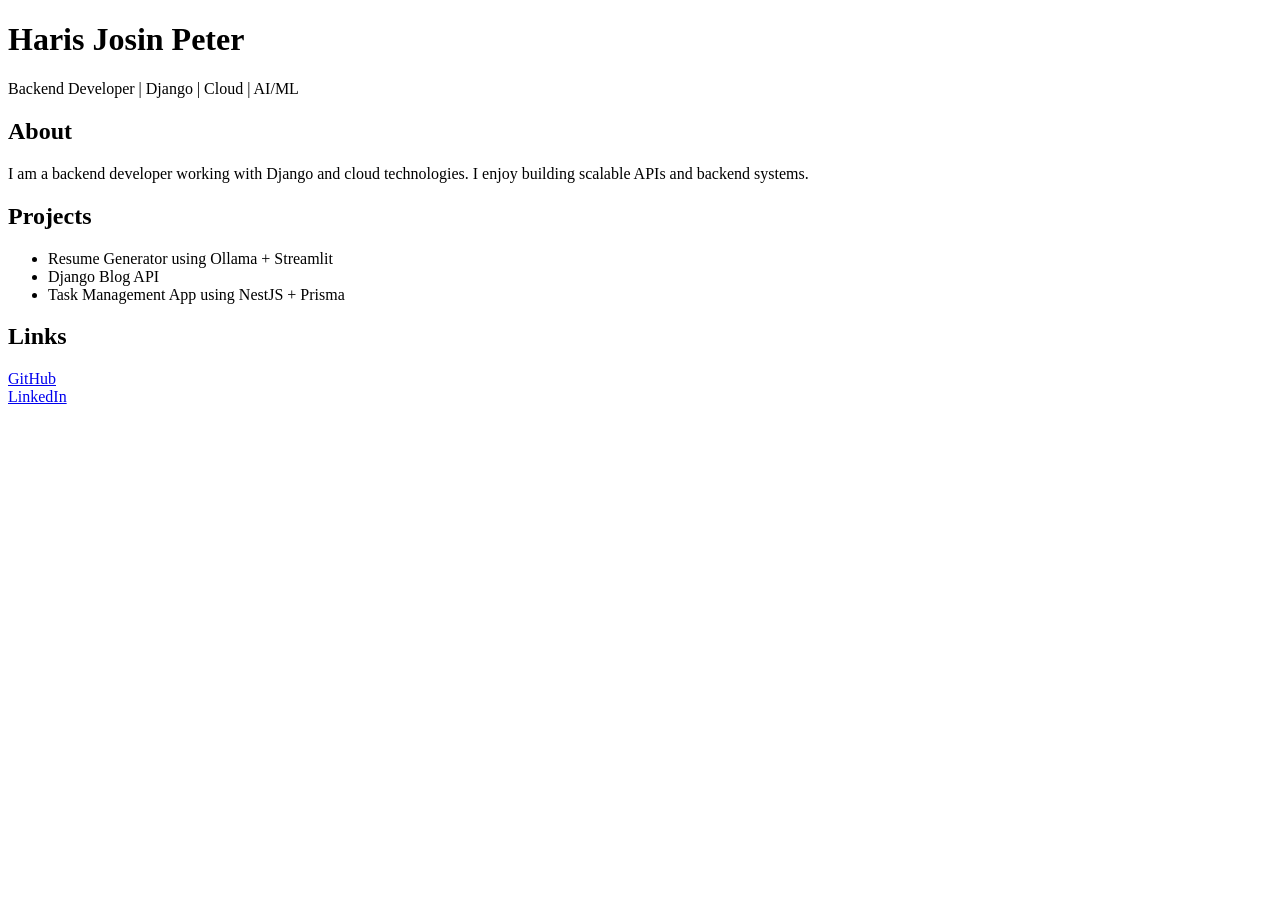
==== index.html @ 1bd9821a "feat: Add initial `index.html` for personal portfolio website." ====
<!DOCTYPE html>
<html>
<head>
  <title>Haris Josin Peter</title>
</head>

<body>
  <h1>Haris Josin Peter</h1>

  <p>Backend Developer | Django | Cloud | AI/ML</p>

  <h2>About</h2>
  <p>
    I am a backend developer working with Django and cloud technologies.
    I enjoy building scalable APIs and backend systems.
  </p>

  <h2>Projects</h2>

  <ul>
    <li>Resume Generator using Ollama + Streamlit</li>
    <li>Django Blog API</li>
    <li>Task Management App using NestJS + Prisma</li>
  </ul>

  <h2>Links</h2>

  <a href="https://github.com/yourusername">GitHub</a><br>
  <a href="https://linkedin.com/in/yourprofile">LinkedIn</a>
</body>
</html>
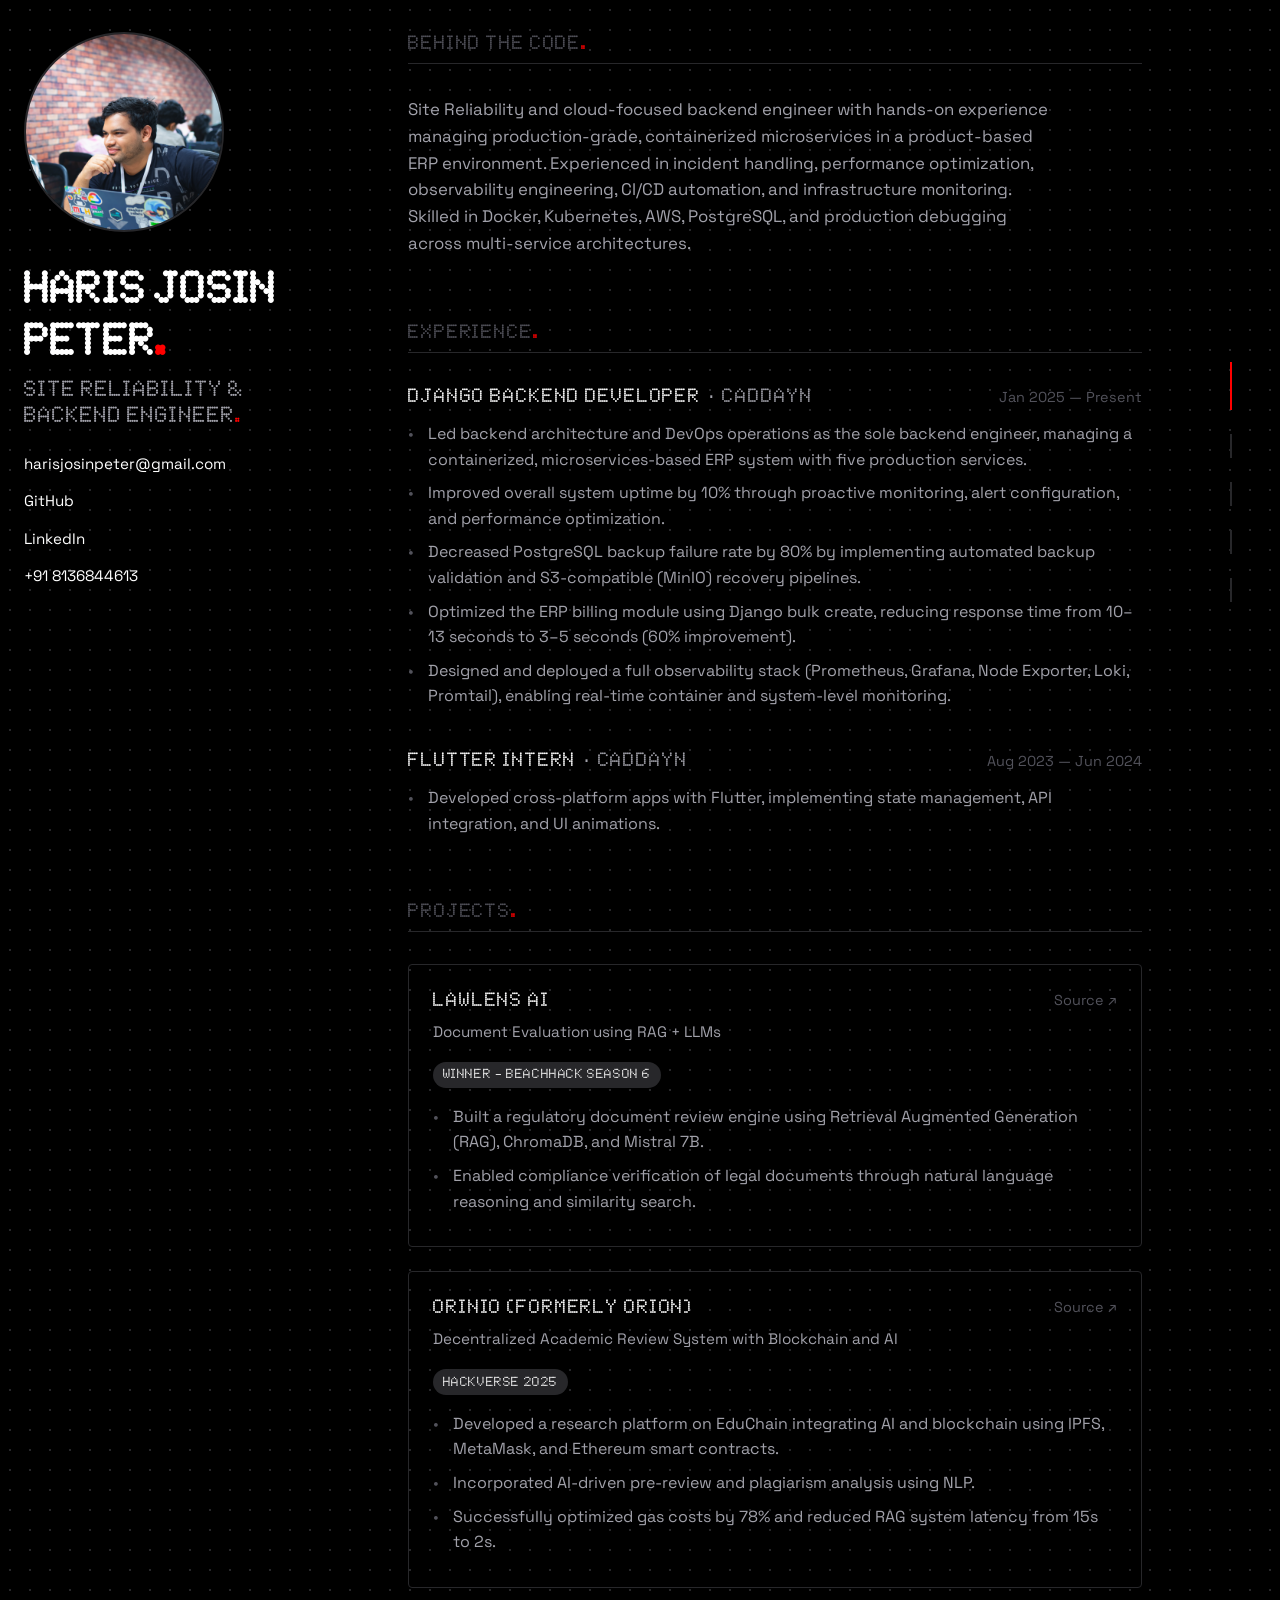
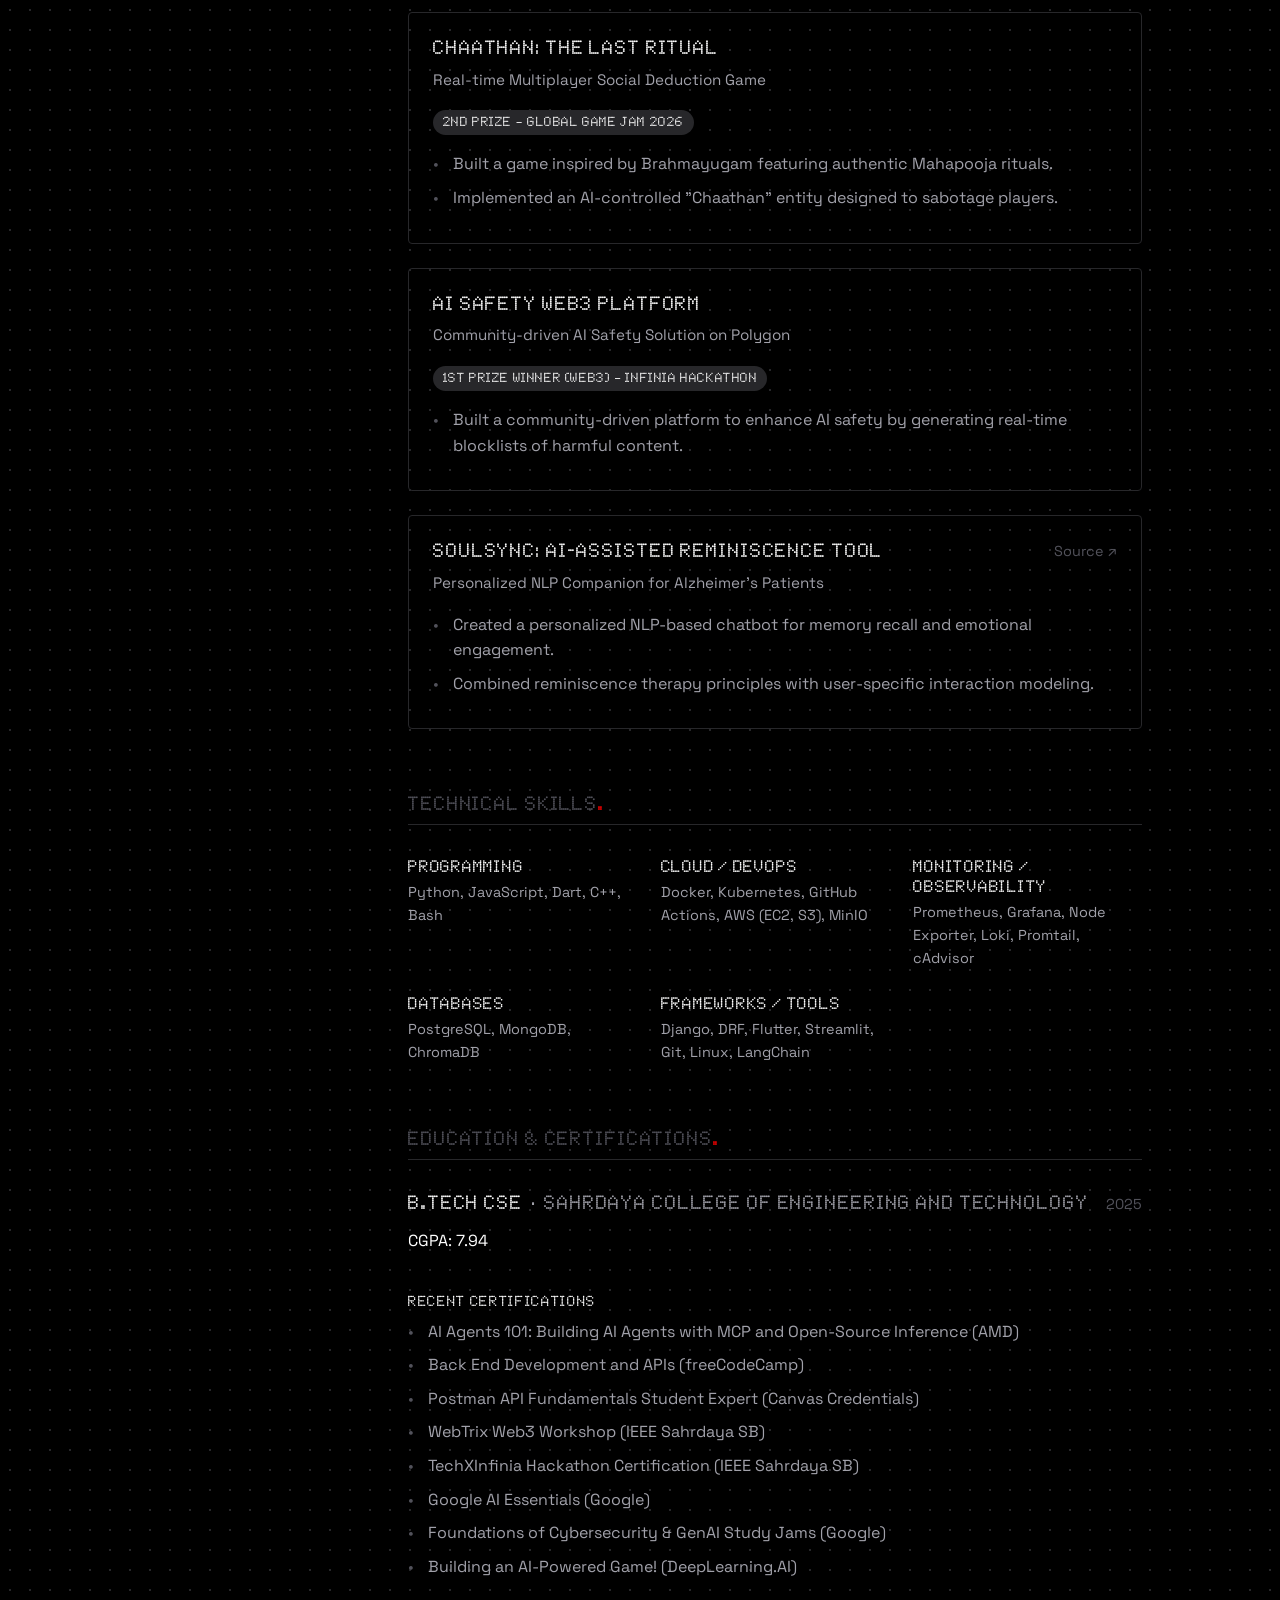
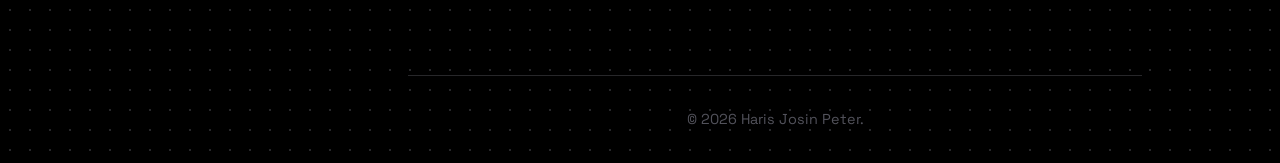
==== commit a3553f97: "feat: overhaul portfolio layout to 2-column with scrollspy" ====
--- a/index.html
+++ b/index.html
@@ -1,31 +1,267 @@
 <!DOCTYPE html>
-<html>
+<html lang="en">
+
 <head>
-  <title>Haris Josin Peter</title>
+  <meta charset="UTF-8">
+  <meta name="viewport" content="width=device-width, initial-scale=1.0">
+  <title>Haris Josin Peter - Site Reliability & Backend Engineer</title>
+  <meta name="description"
+    content="Portfolio of Haris Josin Peter, Site Reliability and cloud-focused backend engineer.">
+  <!-- Google Fonts: Space Grotesk -->
+  <link rel="preconnect" href="https://fonts.googleapis.com">
+  <link rel="preconnect" href="https://fonts.gstatic.com" crossorigin>
+  <link href="https://fonts.googleapis.com/css2?family=Space+Grotesk:wght@300;400;500;600;700&display=swap"
+    rel="stylesheet">
+  <link rel="stylesheet" href="styles.css">
 </head>
 
 <body>
-  <h1>Haris Josin Peter</h1>
-
-  <p>Backend Developer | Django | Cloud | AI/ML</p>
-
-  <h2>About</h2>
-  <p>
-    I am a backend developer working with Django and cloud technologies.
-    I enjoy building scalable APIs and backend systems.
-  </p>
-
-  <h2>Projects</h2>
-
-  <ul>
-    <li>Resume Generator using Ollama + Streamlit</li>
-    <li>Django Blog API</li>
-    <li>Task Management App using NestJS + Prisma</li>
-  </ul>
-
-  <h2>Links</h2>
-
-  <a href="https://github.com/yourusername">GitHub</a><br>
-  <a href="https://linkedin.com/in/yourprofile">LinkedIn</a>
+  <div class="layout">
+    <!-- Master Pane (Sidebar) -->
+    <aside class="master">
+      <header class="hero">
+        <img src="profile.png" alt="Haris Josin Peter" class="profile-img">
+        <h1 class="name">Haris Josin Peter</h1>
+        <h2 class="role">Site Reliability & Backend Engineer</h2>
+        <div class="contact-links">
+          <a href="mailto:harisjosinpeter@gmail.com" class="contact-link">harisjosinpeter@gmail.com</a>
+          <a href="https://github.com/haris-peter" target="_blank" rel="noopener noreferrer"
+            class="contact-link">GitHub</a>
+          <a href="https://www.linkedin.com/in/haris-peter-021748234/" target="_blank" rel="noopener noreferrer"
+            class="contact-link">LinkedIn</a>
+          <span class="contact-link">+91 8136844613</span>
+        </div>
+      </header>
+    </aside>
+
+    <!-- Details Pane (Main Content) -->
+    <main class="details">
+
+      <!-- About / Objective Section -->
+      <section id="about" class="section">
+        <h3 class="section-title">Behind the Code</h3>
+        <p class="objective">
+          Site Reliability and cloud-focused backend engineer with hands-on experience managing production-grade,
+          containerized microservices in a product-based ERP environment. Experienced in incident handling, performance
+          optimization, observability engineering, CI/CD automation, and infrastructure monitoring. Skilled in Docker,
+          Kubernetes, AWS, PostgreSQL, and production debugging across multi-service architectures.
+        </p>
+      </section>
+
+      <!-- Experience Section -->
+      <section id="experience" class="section">
+        <h3 class="section-title">Experience</h3>
+
+        <div class="item">
+          <div class="item-header">
+            <h4 class="item-title">Django Backend Developer <span class="accent">· Caddayn</span></h4>
+            <span class="item-date">Jan 2025 — Present</span>
+          </div>
+          <ul class="item-list">
+            <li>Led backend architecture and DevOps operations as the sole backend engineer, managing a containerized,
+              microservices-based ERP system with five production services.</li>
+            <li>Improved overall system uptime by 10% through proactive monitoring, alert configuration, and performance
+              optimization.</li>
+            <li>Decreased PostgreSQL backup failure rate by 80% by implementing automated backup validation and
+              S3-compatible (MinIO) recovery pipelines.</li>
+            <li>Optimized the ERP billing module using Django bulk create, reducing response time from 10–13 seconds to
+              3–5 seconds (60% improvement).</li>
+            <li>Designed and deployed a full observability stack (Prometheus, Grafana, Node Exporter, Loki, Promtail),
+              enabling real-time container and system-level monitoring.</li>
+          </ul>
+        </div>
+
+        <div class="item">
+          <div class="item-header">
+            <h4 class="item-title">Flutter Intern <span class="accent">· Caddayn</span></h4>
+            <span class="item-date">Aug 2023 — Jun 2024</span>
+          </div>
+          <ul class="item-list">
+            <li>Developed cross-platform apps with Flutter, implementing state management, API integration, and UI
+              animations.</li>
+          </ul>
+        </div>
+      </section>
+
+      <!-- Projects Section -->
+      <section id="projects" class="section">
+        <h3 class="section-title">Projects</h3>
+
+        <div class="project-card">
+          <div class="project-header">
+            <h4 class="project-title">LawLens AI</h4>
+            <a href="https://github.com/Joeljaison391/LawLens-AI" target="_blank" rel="noopener noreferrer"
+              class="project-link">Source ↗</a>
+          </div>
+          <p class="project-desc">Document Evaluation using RAG + LLMs</p>
+          <div class="project-badges">
+            <span class="badge">Winner – BeachHack Season 6</span>
+          </div>
+          <ul class="item-list">
+            <li>Built a regulatory document review engine using Retrieval Augmented Generation (RAG), ChromaDB, and
+              Mistral 7B.</li>
+            <li>Enabled compliance verification of legal documents through natural language reasoning and similarity
+              search.</li>
+          </ul>
+        </div>
+
+        <div class="project-card">
+          <div class="project-header">
+            <h4 class="project-title">Orinio (formerly Orion)</h4>
+            <a href="http://github.com/parthavpovil/orion-web" target="_blank" rel="noopener noreferrer"
+              class="project-link">Source ↗</a>
+          </div>
+          <p class="project-desc">Decentralized Academic Review System with Blockchain and AI</p>
+          <div class="project-badges">
+            <span class="badge">HackVerse 2025</span>
+          </div>
+          <ul class="item-list">
+            <li>Developed a research platform on EduChain integrating AI and blockchain using IPFS, MetaMask, and
+              Ethereum smart contracts.</li>
+            <li>Incorporated AI-driven pre-review and plagiarism analysis using NLP.</li>
+            <li>Successfully optimized gas costs by 78% and reduced RAG system latency from 15s to 2s.</li>
+          </ul>
+        </div>
+
+        <div class="project-card">
+          <div class="project-header">
+            <h4 class="project-title">Chaathan: The Last Ritual</h4>
+          </div>
+          <p class="project-desc">Real-time Multiplayer Social Deduction Game</p>
+          <div class="project-badges">
+            <span class="badge">2nd Prize – Global Game Jam 2026</span>
+          </div>
+          <ul class="item-list">
+            <li>Built a game inspired by Brahmayugam featuring authentic Mahapooja rituals.</li>
+            <li>Implemented an AI-controlled "Chaathan" entity designed to sabotage players.</li>
+          </ul>
+        </div>
+
+        <div class="project-card">
+          <div class="project-header">
+            <h4 class="project-title">AI Safety Web3 Platform</h4>
+          </div>
+          <p class="project-desc">Community-driven AI Safety Solution on Polygon</p>
+          <div class="project-badges">
+            <span class="badge">1st Prize Winner (Web3) – Infinia Hackathon</span>
+          </div>
+          <ul class="item-list">
+            <li>Built a community-driven platform to enhance AI safety by generating real-time blocklists of harmful
+              content.</li>
+          </ul>
+        </div>
+
+        <div class="project-card">
+          <div class="project-header">
+            <h4 class="project-title">SoulSync: AI-Assisted Reminiscence Tool</h4>
+            <a href="https://github.com/JoelJaison394/SoulSync" target="_blank" rel="noopener noreferrer"
+              class="project-link">Source ↗</a>
+          </div>
+          <p class="project-desc">Personalized NLP Companion for Alzheimer’s Patients</p>
+          <ul class="item-list">
+            <li>Created a personalized NLP-based chatbot for memory recall and emotional engagement.</li>
+            <li>Combined reminiscence therapy principles with user-specific interaction modeling.</li>
+          </ul>
+        </div>
+      </section>
+
+      <!-- Technical Skills Section -->
+      <section id="skills" class="section">
+        <h3 class="section-title">Technical Skills</h3>
+        <div class="skills-grid">
+          <div class="skill-group">
+            <h5 class="skill-category">Programming</h5>
+            <p class="skill-items">Python, JavaScript, Dart, C++, Bash</p>
+          </div>
+          <div class="skill-group">
+            <h5 class="skill-category">Cloud / DevOps</h5>
+            <p class="skill-items">Docker, Kubernetes, GitHub Actions, AWS (EC2, S3), MinIO</p>
+          </div>
+          <div class="skill-group">
+            <h5 class="skill-category">Monitoring / Observability</h5>
+            <p class="skill-items">Prometheus, Grafana, Node Exporter, Loki, Promtail, cAdvisor</p>
+          </div>
+          <div class="skill-group">
+            <h5 class="skill-category">Databases</h5>
+            <p class="skill-items">PostgreSQL, MongoDB, ChromaDB</p>
+          </div>
+          <div class="skill-group">
+            <h5 class="skill-category">Frameworks / Tools</h5>
+            <p class="skill-items">Django, DRF, Flutter, Streamlit, Git, Linux, LangChain</p>
+          </div>
+        </div>
+      </section>
+
+      <!-- Education & Certifications Section -->
+      <section id="education" class="section">
+        <h3 class="section-title">Education & Certifications</h3>
+
+        <div class="item">
+          <div class="item-header">
+            <h4 class="item-title">B.Tech CSE <span class="accent">· Sahrdaya College of Engineering and
+                Technology</span>
+            </h4>
+            <span class="item-date">2025</span>
+          </div>
+          <p class="item-desc">CGPA: 7.94</p>
+        </div>
+
+        <div class="certifications">
+          <h5 class="sub-title" style="margin-top: 1rem; margin-bottom: 0.5rem; font-weight: 500;">Recent Certifications
+          </h5>
+          <ul class="item-list">
+            <li>AI Agents 101: Building AI Agents with MCP and Open-Source Inference (AMD)</li>
+            <li>Back End Development and APIs (freeCodeCamp)</li>
+            <li>Postman API Fundamentals Student Expert (Canvas Credentials)</li>
+            <li>WebTrix Web3 Workshop (IEEE Sahrdaya SB)</li>
+            <li>TechXInfinia Hackathon Certification (IEEE Sahrdaya SB)</li>
+            <li>Google AI Essentials (Google)</li>
+            <li>Foundations of Cybersecurity & GenAI Study Jams (Google)</li>
+            <li>Building an AI-Powered Game! (DeepLearning.AI)</li>
+          </ul>
+        </div>
+      </section>
+
+      <!-- Footer -->
+      <footer class="footer">
+        <p>© 2026 Haris Josin Peter.</p>
+      </footer>
+    </main>
+
+    <!-- Right Sidebar (Navigation Dots/Lines) -->
+    <aside class="toc">
+      <nav class="nav-menu right-nav">
+        <a href="#about" class="nav-link" title="About"><span class="sr-only">About</span></a>
+        <a href="#experience" class="nav-link" title="Experience"><span class="sr-only">Experience</span></a>
+        <a href="#projects" class="nav-link" title="Projects"><span class="sr-only">Projects</span></a>
+        <a href="#skills" class="nav-link" title="Skills"><span class="sr-only">Skills</span></a>
+        <a href="#education" class="nav-link" title="Education"><span class="sr-only">Education</span></a>
+      </nav>
+    </aside>
+  </div>
+
+  <script>
+    document.addEventListener('DOMContentLoaded', () => {
+      const observer = new IntersectionObserver((entries) => {
+        entries.forEach(entry => {
+          if (entry.isIntersecting) {
+            document.querySelectorAll('.right-nav .nav-link').forEach(link => {
+              link.classList.remove('active');
+              if (link.getAttribute('href').substring(1) === entry.target.id) {
+                link.classList.add('active');
+              }
+            });
+          }
+        });
+      }, {
+        rootMargin: '-20% 0px -70% 0px' // Trigger slightly above center
+      });
+
+      document.querySelectorAll('section[id]').forEach(section => {
+        observer.observe(section);
+      });
+    });
+  </script>
 </body>
+
 </html>
--- a/styles.css
+++ b/styles.css
@@ -0,0 +1,437 @@
+/* --- CSS Reset & Variables --- */
+@font-face {
+    font-family: 'NothingFont';
+    src: url('nothing-font-5x7.otf') format('opentype');
+    font-weight: normal;
+    font-style: normal;
+}
+
+:root {
+    /* Nothing Brand Dark Palette */
+    --bg-color: #000000;
+    --text-primary: #ffffff;
+    --text-muted: #a1a1aa;
+    --text-lighter: #52525b;
+    --accent: #ff0000;
+    --accent-hover: #ff4d4d;
+    --border-color: #27272a;
+    --card-bg: #0a0a0a;
+
+    /* Typography */
+    --font-heading: 'NothingFont', monospace;
+    --font-body: 'Space Grotesk', -apple-system, sans-serif;
+    --base-size: 16px;
+    --line-height: 1.6;
+}
+
+* {
+    margin: 0;
+    padding: 0;
+    box-sizing: border-box;
+}
+
+body {
+    background-color: var(--bg-color);
+    color: var(--text-primary);
+    font-family: var(--font-body);
+    font-size: var(--base-size);
+    line-height: var(--line-height);
+    /* Dotted background pattern */
+    background-image: radial-gradient(#27272a 1px, transparent 1px);
+    background-size: 20px 20px;
+    -webkit-font-smoothing: antialiased;
+    -moz-osx-font-smoothing: grayscale;
+}
+
+/* --- Typography --- */
+h1,
+h2,
+h3,
+h4,
+h5 {
+    font-family: var(--font-heading);
+    font-weight: 400;
+    color: var(--text-primary);
+    line-height: 1.3;
+    letter-spacing: 0.05em;
+    text-transform: uppercase;
+}
+
+h1::after,
+h2::after,
+.section-title::after {
+    content: '.';
+    color: var(--accent);
+}
+
+a {
+    color: inherit;
+    text-decoration: none;
+    transition: color 0.2s ease, transform 0.2s ease;
+}
+
+a:hover {
+    color: var(--accent);
+}
+
+.accent {
+    color: var(--text-muted);
+    font-weight: 400;
+}
+
+/* --- Layout --- */
+.layout {
+    display: flex;
+    max-width: 1300px;
+    margin: 0 auto;
+    padding: 2rem 1.5rem;
+    gap: 4rem;
+}
+
+.master {
+    flex: 0 0 320px;
+    position: sticky;
+    top: 2rem;
+    height: calc(100vh - 4rem);
+    display: flex;
+    flex-direction: column;
+}
+
+.details {
+    flex: 1;
+    max-width: 900px;
+}
+
+.toc {
+    flex: 0 0 50px;
+    position: sticky;
+    top: 0;
+    height: 100vh;
+    display: flex;
+    flex-direction: column;
+    justify-content: center;
+    align-items: center;
+}
+
+.section {
+    margin-bottom: 4rem;
+    animation: fadeIn 0.6s ease-out forwards;
+    opacity: 0;
+}
+
+/* Staggered animation delays for sections */
+.section:nth-child(1) {
+    animation-delay: 0.1s;
+}
+
+.section:nth-child(2) {
+    animation-delay: 0.2s;
+}
+
+.section:nth-child(3) {
+    animation-delay: 0.3s;
+}
+
+.section:nth-child(4) {
+    animation-delay: 0.4s;
+}
+
+.section:nth-child(5) {
+    animation-delay: 0.5s;
+}
+
+.hero {
+    margin-bottom: 5rem;
+    display: flex;
+    flex-direction: column;
+    align-items: flex-start;
+}
+
+.profile-img {
+    width: 200px;
+    height: 200px;
+    border-radius: 50%;
+    object-fit: cover;
+    margin-bottom: 2rem;
+    border: 2px solid var(--border-color);
+}
+
+.name {
+    font-size: 2.5rem;
+    letter-spacing: -0.02em;
+    margin-bottom: 0.5rem;
+    font-weight: 700;
+}
+
+.role {
+    font-size: 1.25rem;
+    color: var(--text-muted);
+    font-weight: 400;
+    margin-bottom: 1.5rem;
+}
+
+.objective {
+    color: var(--text-muted);
+    font-size: 1.05rem;
+    max-width: 650px;
+    margin-bottom: 2rem;
+}
+
+.nav-menu {
+    display: flex;
+    flex-direction: column;
+    gap: 1rem;
+    margin-bottom: 2rem;
+}
+
+.right-nav {
+    display: flex;
+    flex-direction: column;
+    gap: 1.5rem;
+    margin: 0;
+}
+
+.right-nav .nav-link {
+    width: 2px;
+    height: 24px;
+    background-color: var(--border-color);
+    transition: height 0.3s ease, background-color 0.3s ease;
+    display: block;
+    color: transparent;
+    overflow: hidden;
+}
+
+.right-nav .nav-link:hover,
+.right-nav .nav-link.active {
+    height: 48px;
+    background-color: var(--accent);
+}
+
+.right-nav .nav-link::before {
+    display: none;
+}
+
+.sr-only {
+    position: absolute;
+    width: 1px;
+    height: 1px;
+    padding: 0;
+    margin: -1px;
+    overflow: hidden;
+    clip: rect(0, 0, 0, 0);
+    border: 0;
+}
+
+.contact-links {
+    display: flex;
+    flex-direction: column;
+    align-items: flex-start;
+    gap: 0.75rem;
+    font-size: 0.95rem;
+    color: var(--text-muted);
+}
+
+.contact-link {
+    color: var(--text-primary);
+    border-bottom: 1px solid transparent;
+}
+
+.contact-link:hover {
+    color: var(--accent);
+    border-bottom: 1px solid var(--accent);
+}
+
+/* --- Common Section Styles --- */
+.section-title {
+    font-size: 1.1rem;
+    text-transform: uppercase;
+    letter-spacing: 0.05em;
+    color: var(--text-lighter);
+    margin-bottom: 2rem;
+    border-bottom: 1px solid var(--border-color);
+    padding-bottom: 0.5rem;
+}
+
+.item {
+    margin-bottom: 2.5rem;
+}
+
+.item:last-child {
+    margin-bottom: 0;
+}
+
+.item-header {
+    display: flex;
+    justify-content: space-between;
+    align-items: baseline;
+    margin-bottom: 0.75rem;
+}
+
+.item-title {
+    font-size: 1.1rem;
+}
+
+.item-date {
+    font-size: 0.9rem;
+    color: var(--text-lighter);
+    white-space: nowrap;
+    margin-left: 1rem;
+}
+
+.item-list {
+    list-style: none;
+    color: var(--text-muted);
+}
+
+.item-list li {
+    position: relative;
+    padding-left: 1.25rem;
+    margin-bottom: 0.5rem;
+}
+
+.item-list li::before {
+    content: "•";
+    position: absolute;
+    left: 0;
+    color: var(--text-lighter);
+}
+
+/* --- Projects Section --- */
+.project-card {
+    background: transparent;
+    border: 1px solid var(--border-color);
+    border-radius: 4px;
+    padding: 1.5rem;
+    margin-bottom: 1.5rem;
+    transition: transform 0.2s ease, border-color 0.2s ease, box-shadow 0.2s ease;
+}
+
+.project-card:hover {
+    transform: translateY(-2px);
+    box-shadow: 0 4px 20px rgba(255, 0, 0, 0.1);
+    border-color: var(--accent);
+}
+
+.project-header {
+    display: flex;
+    justify-content: space-between;
+    align-items: center;
+    margin-bottom: 0.5rem;
+}
+
+.project-title {
+    font-size: 1.1rem;
+}
+
+.project-desc {
+    font-size: 0.95rem;
+    color: var(--text-muted);
+    margin-bottom: 1rem;
+}
+
+.project-badges {
+    margin-bottom: 1rem;
+}
+
+.badge {
+    display: inline-block;
+    background: var(--border-color);
+    color: var(--text-primary);
+    font-size: 0.75rem;
+    padding: 0.2rem 0.6rem;
+    border-radius: 9999px;
+    font-weight: 500;
+    font-family: var(--font-heading);
+    text-transform: uppercase;
+    letter-spacing: 0.05em;
+}
+
+.project-link {
+    font-size: 0.9rem;
+    color: var(--text-lighter);
+}
+
+.project-link:hover {
+    color: var(--accent);
+}
+
+/* --- Skills Section --- */
+.skills-grid {
+    display: grid;
+    grid-template-columns: repeat(auto-fit, minmax(200px, 1fr));
+    gap: 1.5rem;
+}
+
+.skill-category {
+    font-size: 0.95rem;
+    color: var(--text-primary);
+    margin-bottom: 0.25rem;
+}
+
+.skill-items {
+    font-size: 0.9rem;
+    color: var(--text-muted);
+}
+
+/* --- Footer --- */
+.footer {
+    margin-top: 6rem;
+    padding-top: 2rem;
+    border-top: 1px solid var(--border-color);
+    text-align: center;
+    color: var(--text-lighter);
+    font-size: 0.9rem;
+}
+
+/* --- Animations --- */
+@keyframes fadeIn {
+    from {
+        opacity: 0;
+        transform: translateY(15px);
+    }
+
+    to {
+        opacity: 1;
+        transform: translateY(0);
+    }
+}
+
+/* --- Media Queries --- */
+@media (max-width: 860px) {
+    .layout {
+        flex-direction: column;
+        gap: 2rem;
+    }
+
+    .master {
+        position: relative;
+        top: 0;
+        height: auto;
+    }
+
+    .toc {
+        display: none;
+    }
+
+    .nav-menu {
+        display: none;
+        /* Hide internal nav on smaller screens to save space */
+    }
+
+    .item-header {
+        flex-direction: column;
+    }
+
+    .item-date {
+        margin-left: 0;
+        margin-top: 0.25rem;
+    }
+
+    .name {
+        font-size: 2rem;
+    }
+
+    .hero {
+        margin-bottom: 3.5rem;
+    }
+}
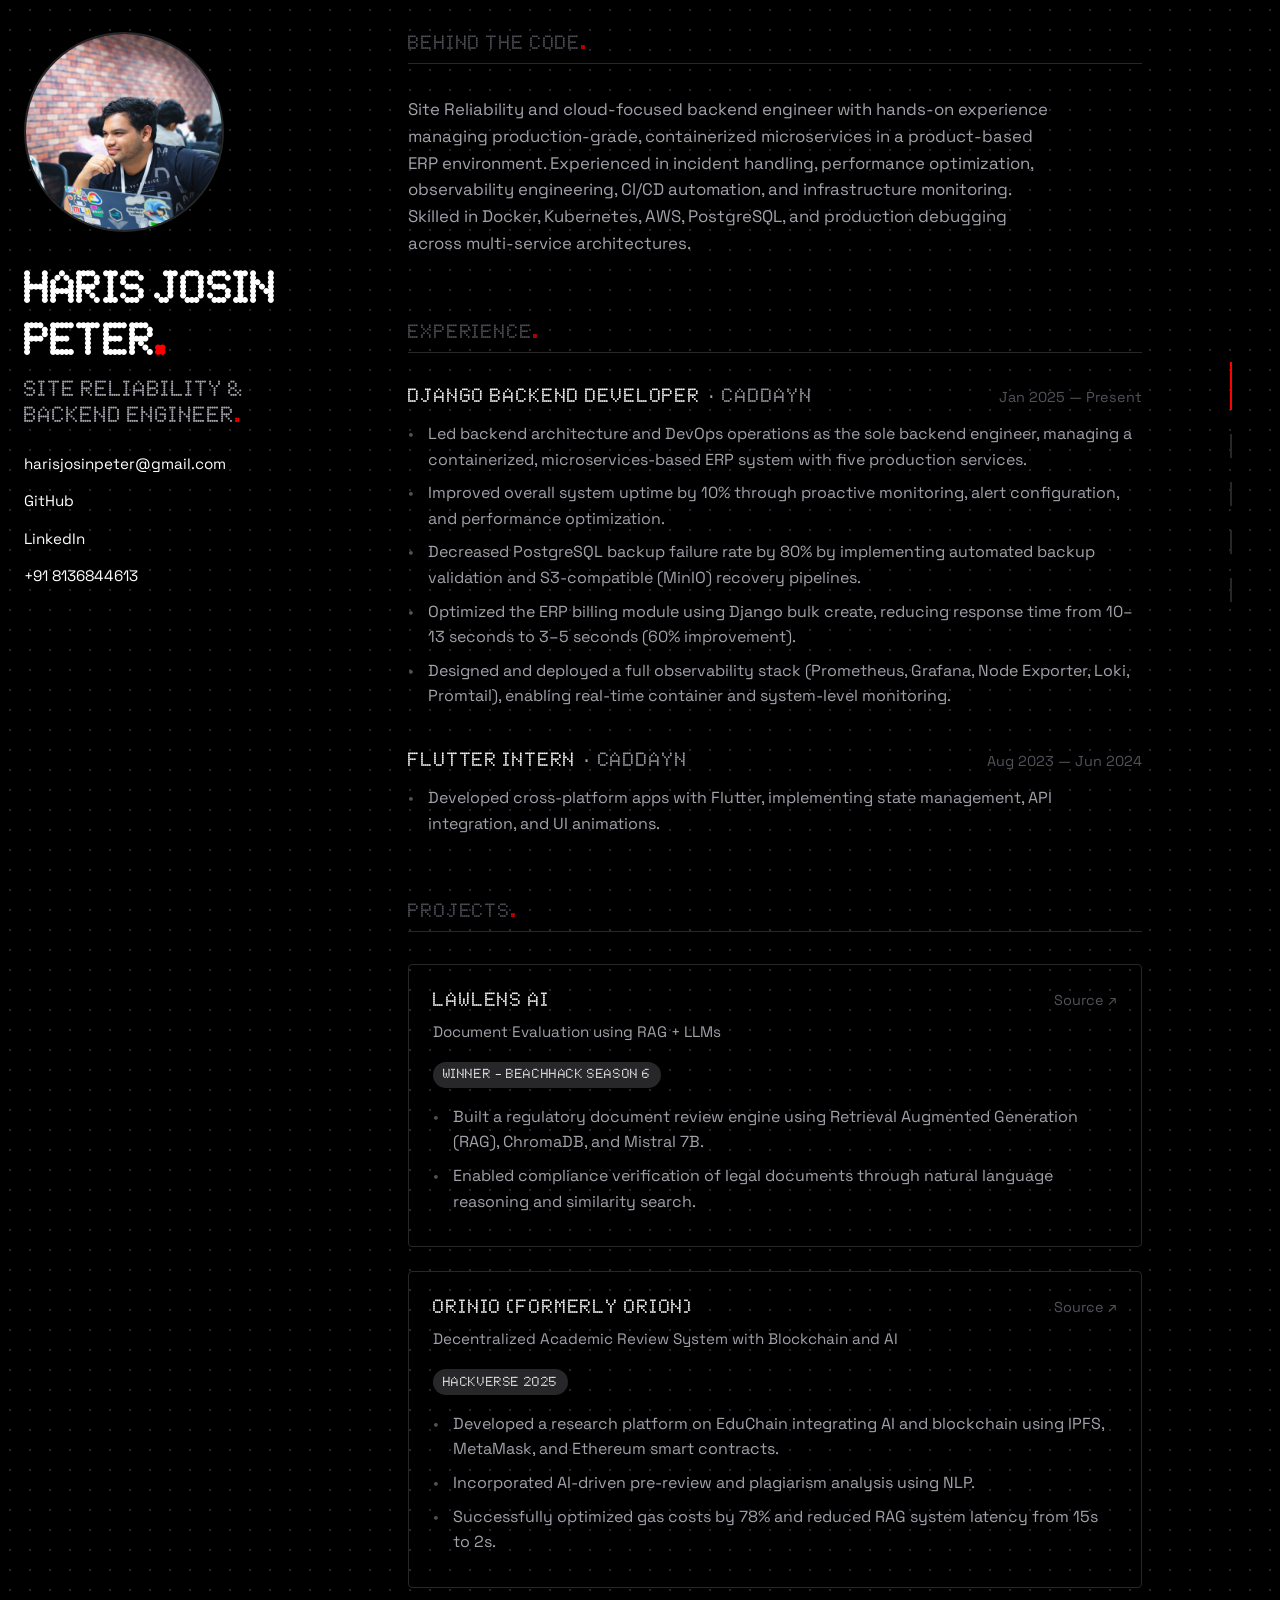
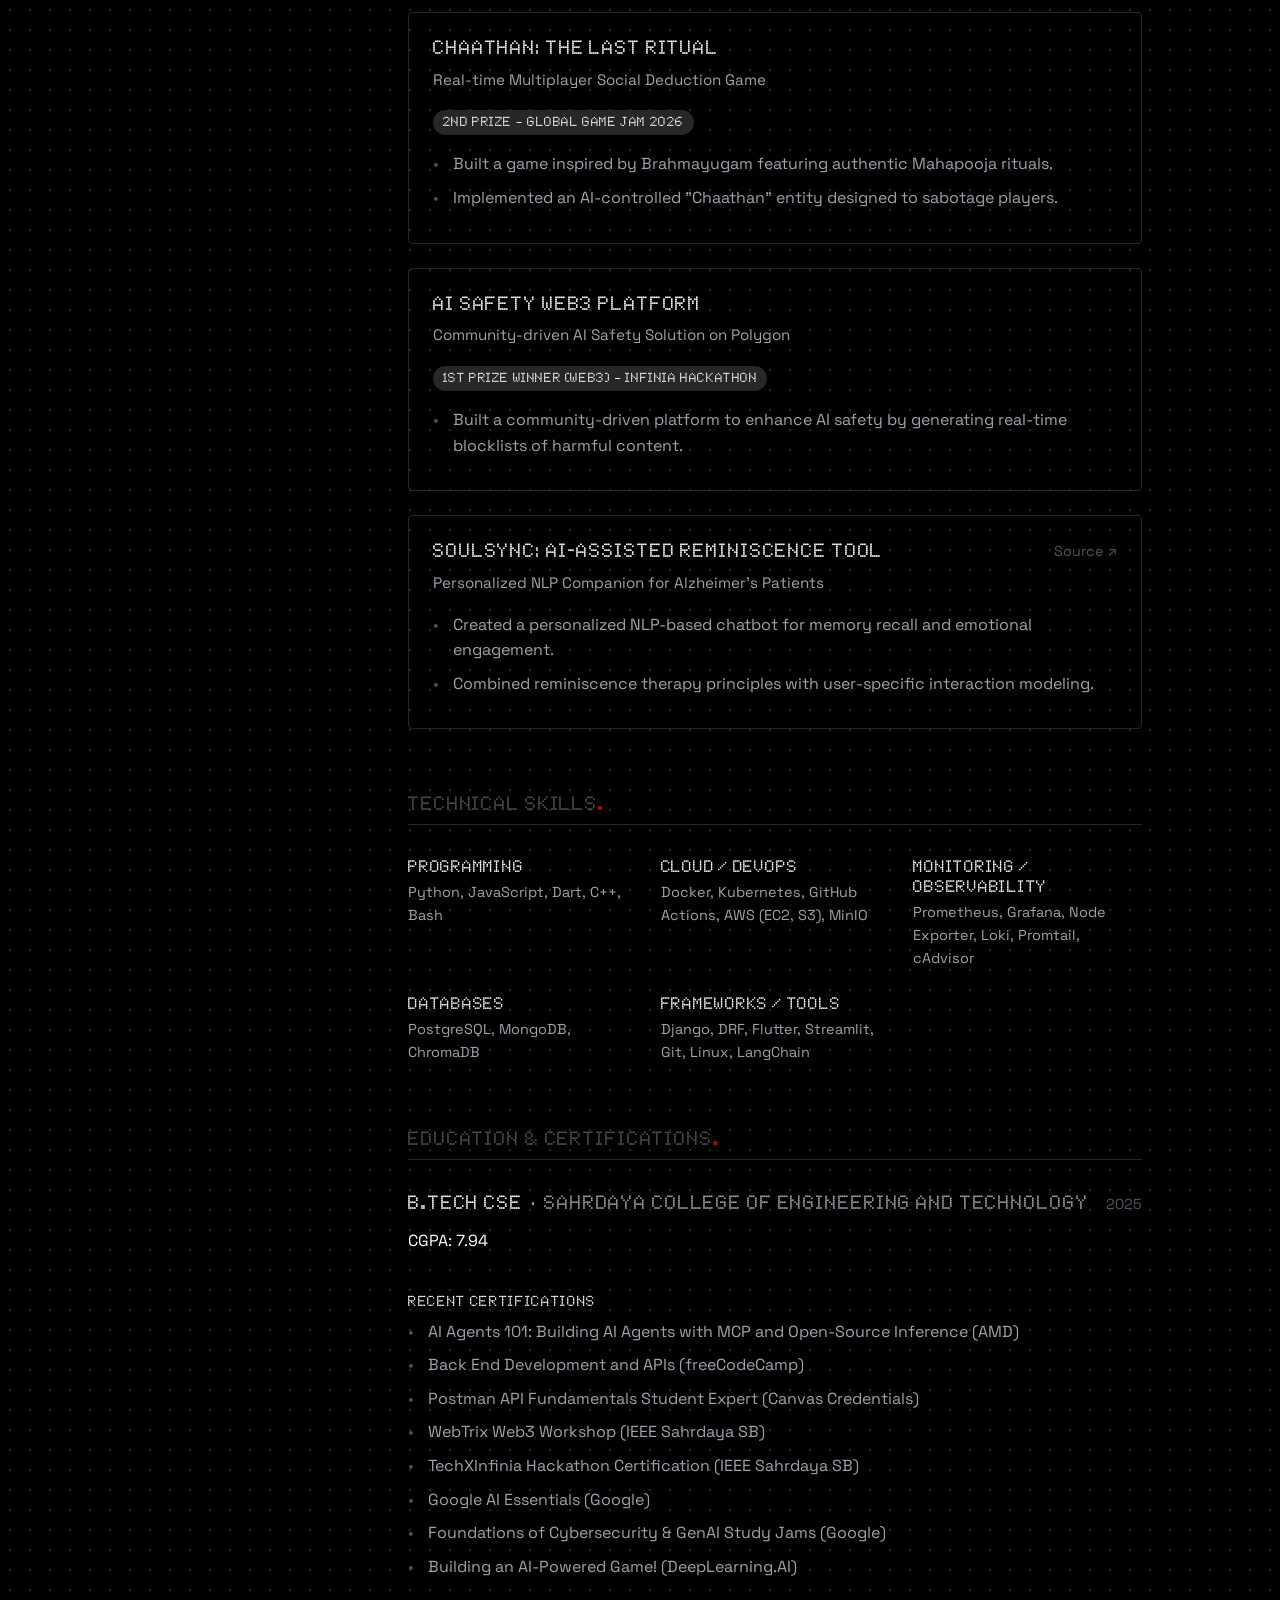
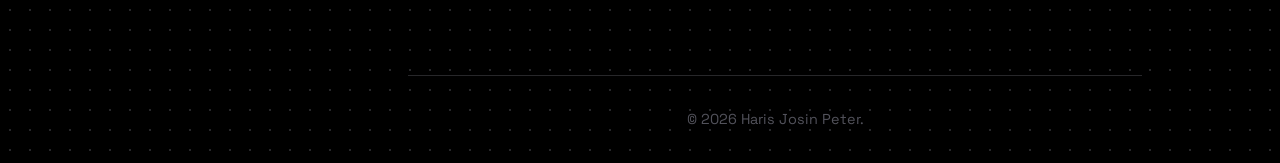
==== commit 0ed5db0f: "feat: Add Google Analytics tracking script to `index.html`." ====
--- a/index.html
+++ b/index.html
@@ -13,6 +13,16 @@
   <link href="https://fonts.googleapis.com/css2?family=Space+Grotesk:wght@300;400;500;600;700&display=swap"
     rel="stylesheet">
   <link rel="stylesheet" href="styles.css">
+
+  <!-- Google tag (gtag.js) -->
+  <script async src="https://www.googletagmanager.com/gtag/js?id=G-CK5GZ68Q6C"></script>
+  <script>
+    window.dataLayer = window.dataLayer || [];
+    function gtag() { dataLayer.push(arguments); }
+    gtag('js', new Date());
+
+    gtag('config', 'G-CK5GZ68Q6C');
+  </script>
 </head>
 
 <body>
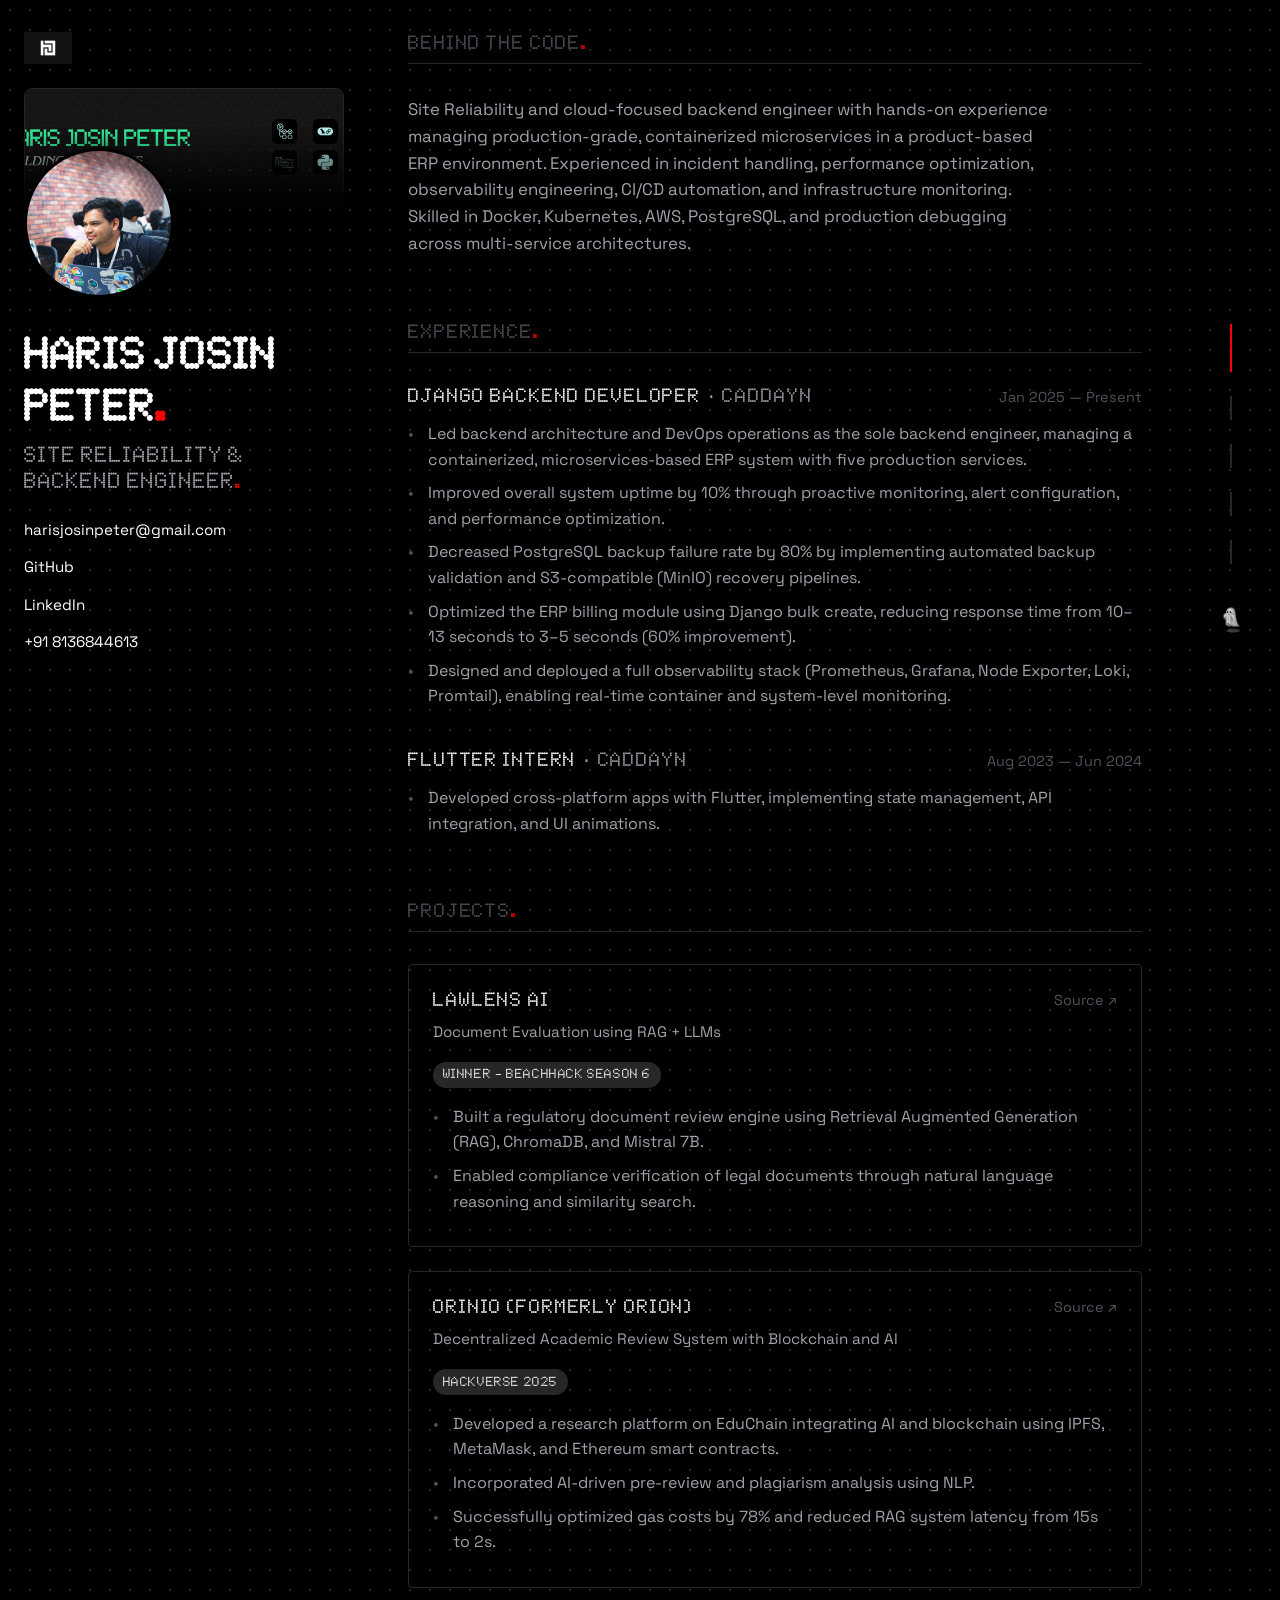
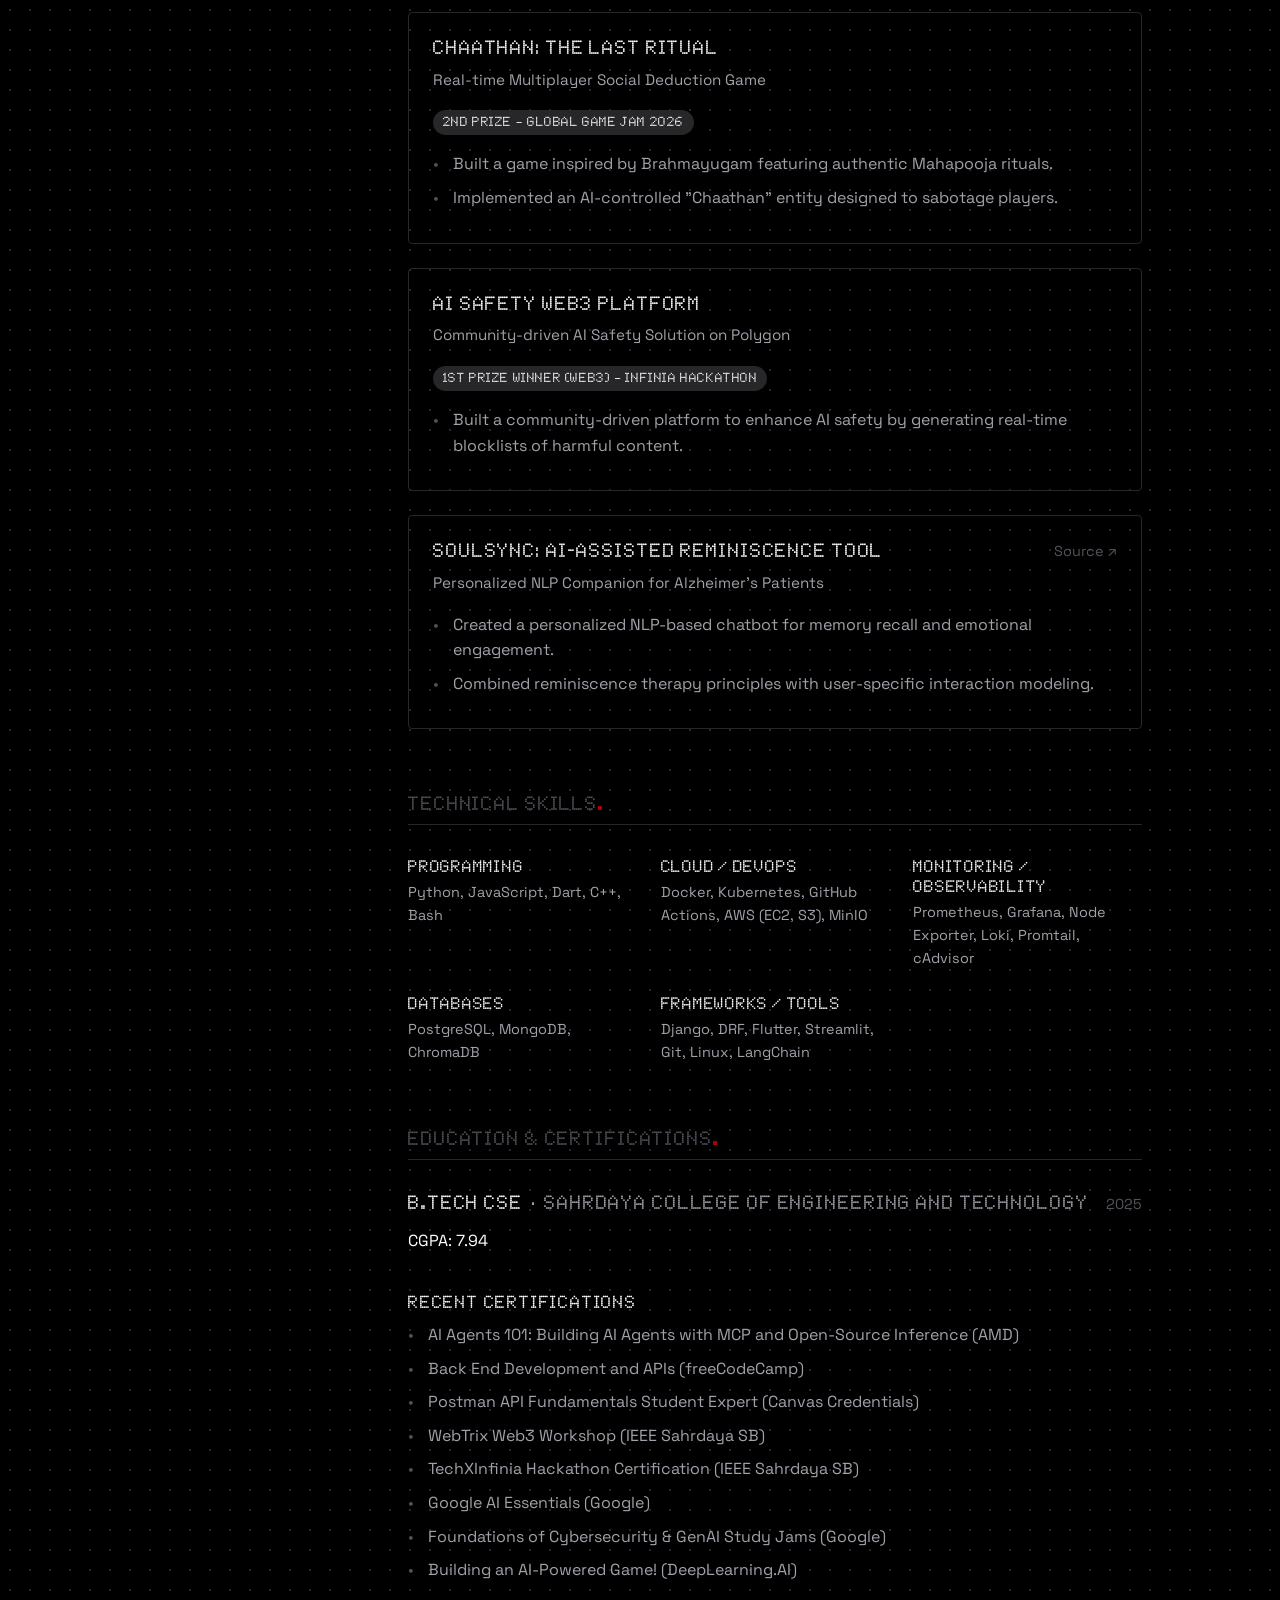
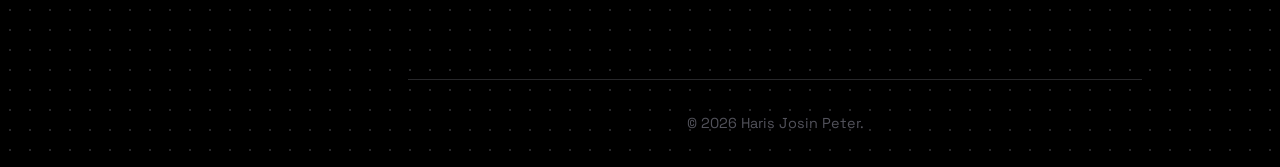
==== commit 47bf1b3d: "feat: design overhaul adding new banner, logo, and mascot image" ====
--- a/index.html
+++ b/index.html
@@ -6,10 +6,23 @@
   <meta name="viewport" content="width=device-width, initial-scale=1.0">
   <title>Haris Josin Peter - Site Reliability & Backend Engineer</title>
   <meta name="description"
-    content="Portfolio of Haris Josin Peter, Site Reliability and cloud-focused backend engineer.">
-  <!-- Google Fonts: Space Grotesk -->
+    content="Portfolio of Haris Josin Peter, Site Reliability and cloud-focused backend engineer, specializing in Django, Go, and DevOps.">
+  <link rel="canonical" href="https://haris-peter.github.io/">
+  <meta http-equiv="X-Content-Type-Options" content="nosniff">
+
+  <!-- Open Graph -->
+  <meta property="og:title" content="Haris Josin Peter - Site Reliability & Backend Engineer">
+  <meta property="og:description" content="Portfolio of Haris Josin Peter, Site Reliability and cloud-focused backend engineer, specializing in Django, Go, and DevOps.">
+  <meta property="og:image" content="https://haris-peter.github.io/assets/profile.png">
+  <meta property="og:image:width" content="1200">
+  <meta property="og:image:height" content="630">
+  <meta property="og:url" content="https://haris-peter.github.io/">
+  <meta name="twitter:card" content="summary_large_image">
+
+  <!-- Google Fonts & Preconnects -->
   <link rel="preconnect" href="https://fonts.googleapis.com">
   <link rel="preconnect" href="https://fonts.gstatic.com" crossorigin>
+  <link rel="preconnect" href="https://www.googletagmanager.com">
   <link href="https://fonts.googleapis.com/css2?family=Space+Grotesk:wght@300;400;500;600;700&display=swap"
     rel="stylesheet">
   <link rel="stylesheet" href="styles.css">
@@ -23,14 +36,34 @@
 
     gtag('config', 'G-CK5GZ68Q6C');
   </script>
+
+  <!-- JSON-LD Structured Data -->
+  <script type="application/ld+json">
+  {
+    "@context": "https://schema.org",
+    "@type": "Person",
+    "name": "Haris Josin Peter",
+    "url": "https://haris-peter.github.io/",
+    "jobTitle": "Site Reliability & Backend Engineer",
+    "sameAs": [
+      "https://github.com/haris-peter",
+      "https://www.linkedin.com/in/haris-peter-021748234/"
+    ]
+  }
+  </script>
 </head>
 
 <body>
+  <!-- Accessibility Skip Link -->
+  <a href="#main" class="skip-link sr-only">Skip to content</a>
+
   <div class="layout">
     <!-- Master Pane (Sidebar) -->
     <aside class="master">
+      <img src="assets/logo.png" alt="Brand Logo" class="brand-logo">
+      <img src="assets/banner.png" alt="Cover Banner" class="banner-img">
       <header class="hero">
-        <img src="profile.png" alt="Haris Josin Peter" class="profile-img">
+        <img src="assets/profile.png" alt="Haris Josin Peter" class="profile-img" width="140" height="140">
         <h1 class="name">Haris Josin Peter</h1>
         <h2 class="role">Site Reliability & Backend Engineer</h2>
         <div class="contact-links">
@@ -101,7 +134,7 @@
           <div class="project-header">
             <h4 class="project-title">LawLens AI</h4>
             <a href="https://github.com/Joeljaison391/LawLens-AI" target="_blank" rel="noopener noreferrer"
-              class="project-link">Source ↗</a>
+              class="project-link" aria-label="View LawLens AI source code">Source ↗</a>
           </div>
           <p class="project-desc">Document Evaluation using RAG + LLMs</p>
           <div class="project-badges">
@@ -119,7 +152,7 @@
           <div class="project-header">
             <h4 class="project-title">Orinio (formerly Orion)</h4>
             <a href="http://github.com/parthavpovil/orion-web" target="_blank" rel="noopener noreferrer"
-              class="project-link">Source ↗</a>
+              class="project-link" aria-label="View Orinio source code">Source ↗</a>
           </div>
           <p class="project-desc">Decentralized Academic Review System with Blockchain and AI</p>
           <div class="project-badges">
@@ -165,7 +198,7 @@
           <div class="project-header">
             <h4 class="project-title">SoulSync: AI-Assisted Reminiscence Tool</h4>
             <a href="https://github.com/JoelJaison394/SoulSync" target="_blank" rel="noopener noreferrer"
-              class="project-link">Source ↗</a>
+              class="project-link" aria-label="View SoulSync source code">Source ↗</a>
           </div>
           <p class="project-desc">Personalized NLP Companion for Alzheimer’s Patients</p>
           <ul class="item-list">
@@ -180,23 +213,23 @@
         <h3 class="section-title">Technical Skills</h3>
         <div class="skills-grid">
           <div class="skill-group">
-            <h5 class="skill-category">Programming</h5>
+            <h4 class="skill-category">Programming</h4>
             <p class="skill-items">Python, JavaScript, Dart, C++, Bash</p>
           </div>
           <div class="skill-group">
-            <h5 class="skill-category">Cloud / DevOps</h5>
+            <h4 class="skill-category">Cloud / DevOps</h4>
             <p class="skill-items">Docker, Kubernetes, GitHub Actions, AWS (EC2, S3), MinIO</p>
           </div>
           <div class="skill-group">
-            <h5 class="skill-category">Monitoring / Observability</h5>
+            <h4 class="skill-category">Monitoring / Observability</h4>
             <p class="skill-items">Prometheus, Grafana, Node Exporter, Loki, Promtail, cAdvisor</p>
           </div>
           <div class="skill-group">
-            <h5 class="skill-category">Databases</h5>
+            <h4 class="skill-category">Databases</h4>
             <p class="skill-items">PostgreSQL, MongoDB, ChromaDB</p>
           </div>
           <div class="skill-group">
-            <h5 class="skill-category">Frameworks / Tools</h5>
+            <h4 class="skill-category">Frameworks / Tools</h4>
             <p class="skill-items">Django, DRF, Flutter, Streamlit, Git, Linux, LangChain</p>
           </div>
         </div>
@@ -217,8 +250,8 @@
         </div>
 
         <div class="certifications">
-          <h5 class="sub-title" style="margin-top: 1rem; margin-bottom: 0.5rem; font-weight: 500;">Recent Certifications
-          </h5>
+          <h4 class="sub-title" style="margin-top: 1rem; margin-bottom: 0.5rem; font-weight: 500;">Recent Certifications
+          </h4>
           <ul class="item-list">
             <li>AI Agents 101: Building AI Agents with MCP and Open-Source Inference (AMD)</li>
             <li>Back End Development and APIs (freeCodeCamp)</li>
@@ -247,6 +280,7 @@
         <a href="#skills" class="nav-link" title="Skills"><span class="sr-only">Skills</span></a>
         <a href="#education" class="nav-link" title="Education"><span class="sr-only">Education</span></a>
       </nav>
+      <img src="assets/ghost.gif" alt="Cute Ghost Mascot" class="mascot-gif">
     </aside>
   </div>
 
--- a/styles.css
+++ b/styles.css
@@ -140,20 +140,55 @@
     animation-delay: 0.5s;
 }
 
+.banner-img {
+    width: 100%;
+    height: 120px;
+    object-fit: cover;
+    border-radius: 8px;
+    margin-bottom: -60px; /* Overlap with profile picture */
+    border: 1px solid var(--border-color);
+    mask-image: linear-gradient(to bottom, rgba(0,0,0,1) 30%, rgba(0,0,0,0) 100%);
+    -webkit-mask-image: linear-gradient(to bottom, rgba(0,0,0,1) 30%, rgba(0,0,0,0) 100%);
+}
+
+.brand-logo {
+    height: 32px;
+    width: auto;
+    object-fit: contain;
+    margin-bottom: 1.5rem;
+    align-self: flex-start;
+}
+
+.mascot-gif {
+    width: 45px;
+    height: auto;
+    margin-top: 2rem;
+    opacity: 0.8;
+    animation: float 4s ease-in-out infinite;
+}
+
+@keyframes float {
+    0% { transform: translateY(0px) rotate(0deg); }
+    50% { transform: translateY(-8px) rotate(3deg); }
+    100% { transform: translateY(0px) rotate(0deg); }
+}
+
 .hero {
-    margin-bottom: 5rem;
     display: flex;
     flex-direction: column;
     align-items: flex-start;
+    position: relative;
+    z-index: 2;
 }
 
 .profile-img {
-    width: 200px;
-    height: 200px;
+    width: 150px;
+    height: 150px;
     border-radius: 50%;
     object-fit: cover;
     margin-bottom: 2rem;
-    border: 2px solid var(--border-color);
+    border: 3px solid var(--bg-color); /* Separates it from banner */
+    box-shadow: 0 4px 20px rgba(0,0,0,0.5);
 }
 
 .name {
@@ -201,10 +236,16 @@
     overflow: hidden;
 }
 
-.right-nav .nav-link:hover,
 .right-nav .nav-link.active {
     height: 48px;
     background-color: var(--accent);
+}
+
+@media (hover: hover) {
+    .right-nav .nav-link:hover {
+        height: 48px;
+        background-color: var(--accent);
+    }
 }
 
 .right-nav .nav-link::before {
@@ -220,6 +261,23 @@
     overflow: hidden;
     clip: rect(0, 0, 0, 0);
     border: 0;
+}
+
+.skip-link:focus {
+    position: absolute;
+    top: 1rem;
+    left: 1rem;
+    width: auto;
+    height: auto;
+    padding: 0.5rem 1rem;
+    margin: 0;
+    overflow: visible;
+    clip: auto;
+    background-color: var(--accent);
+    color: var(--text-primary);
+    z-index: 1000;
+    border-radius: 4px;
+    font-weight: bold;
 }
 
 .contact-links {
@@ -401,6 +459,8 @@
     .layout {
         flex-direction: column;
         gap: 2rem;
+        padding-right: 3rem;
+        /* Make room for the scrollspy */
     }
 
     .master {
@@ -409,13 +469,51 @@
         height: auto;
     }
 
+    .profile-img {
+        width: 140px;
+        height: 140px;
+        margin-bottom: 1.5rem;
+    }
+
     .toc {
-        display: none;
-    }
-
-    .nav-menu {
-        display: none;
-        /* Hide internal nav on smaller screens to save space */
+        display: flex;
+        position: fixed;
+        top: 50%;
+        right: 1rem;
+        bottom: auto;
+        left: auto;
+        transform: translateY(-50%);
+        height: auto;
+        width: auto;
+        background-color: transparent;
+        backdrop-filter: none;
+        padding: 0;
+        z-index: 100;
+        border: none;
+    }
+
+    .right-nav {
+        flex-direction: column;
+        gap: 1rem;
+        width: auto;
+    }
+
+    .right-nav .nav-link {
+        width: 2px;
+        height: 16px;
+        transition: height 0.3s ease, background-color 0.3s ease;
+    }
+
+    .right-nav .nav-link.active {
+        width: 2px;
+        height: 32px;
+    }
+
+    @media (hover: hover) {
+        .right-nav .nav-link:hover {
+            width: 2px;
+            height: 32px;
+        }
     }
 
     .item-header {
@@ -428,10 +526,22 @@
     }
 
     .name {
-        font-size: 2rem;
+        font-size: 2.2rem;
+        text-align: center;
+    }
+
+    .role {
+        font-size: 1.1rem;
+        text-align: center;
+    }
+
+    .contact-links {
+        align-items: center;
+        text-align: center;
     }
 
     .hero {
-        margin-bottom: 3.5rem;
+        margin-bottom: 2.5rem;
+        align-items: center;
     }
 }
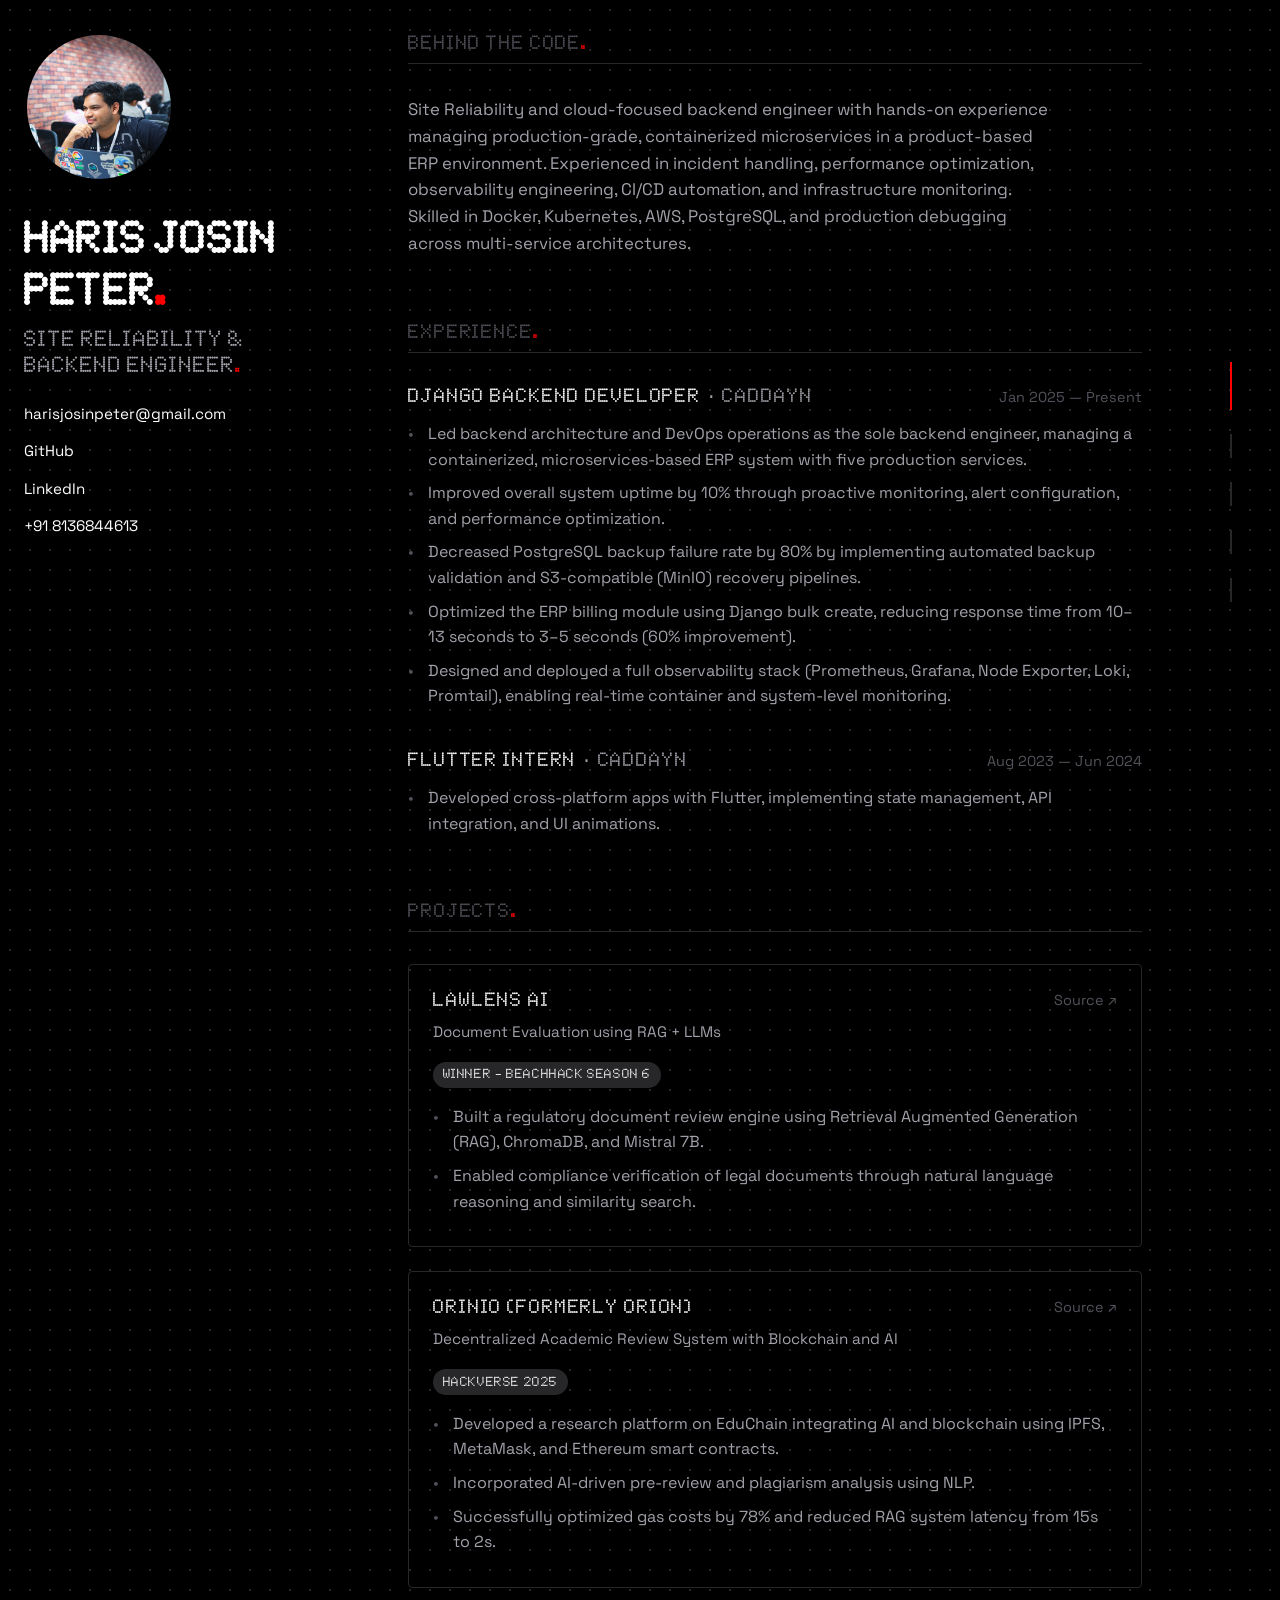
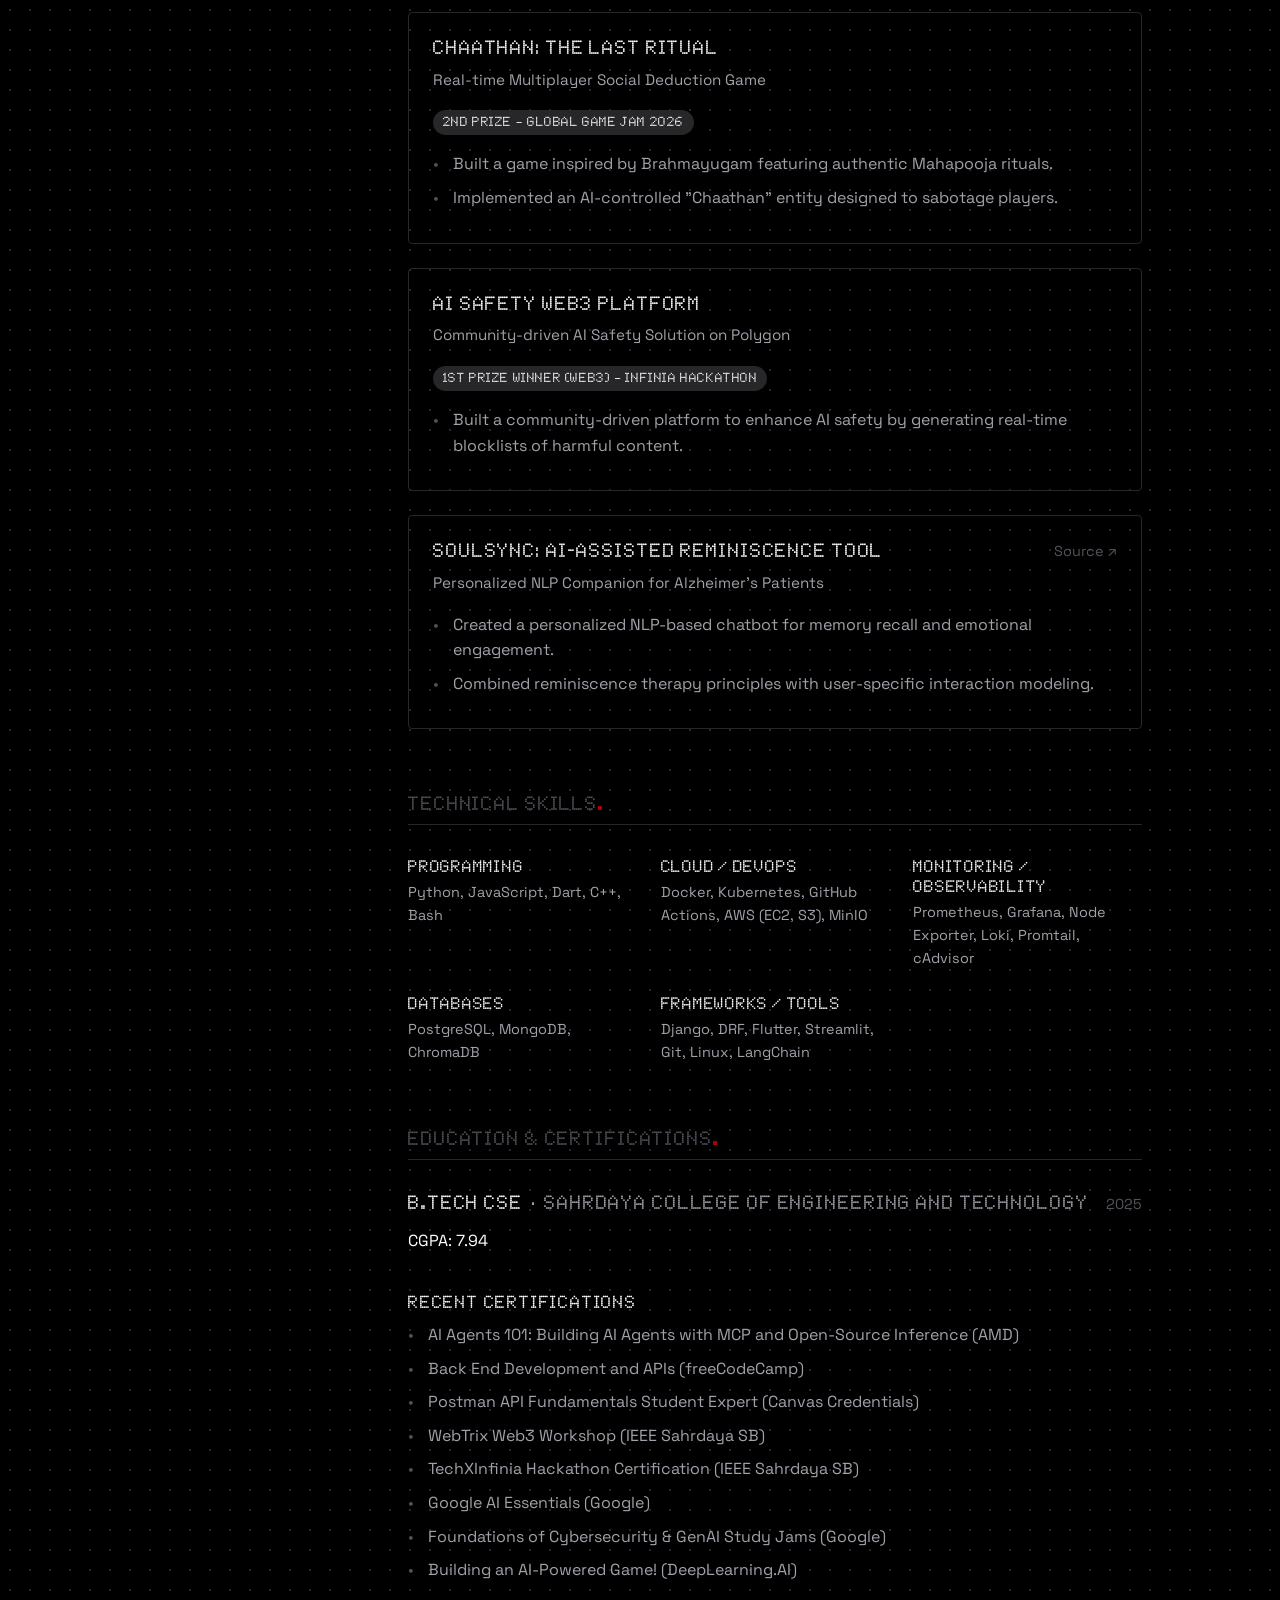
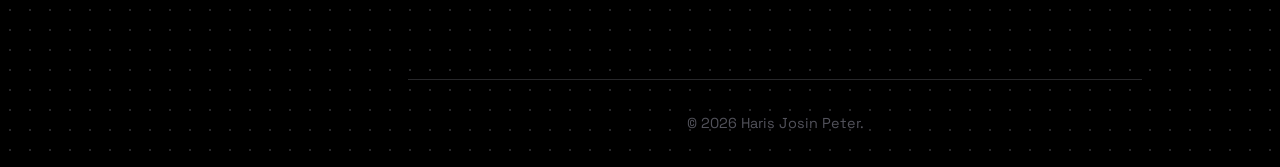
==== commit 034fadcf: "chore: remove banner, logo, and mascot from layout" ====
--- a/index.html
+++ b/index.html
@@ -9,6 +9,7 @@
     content="Portfolio of Haris Josin Peter, Site Reliability and cloud-focused backend engineer, specializing in Django, Go, and DevOps.">
   <link rel="canonical" href="https://haris-peter.github.io/">
   <meta http-equiv="X-Content-Type-Options" content="nosniff">
+  <link rel="icon" href="assets/logo.png" type="image/png">
 
   <!-- Open Graph -->
   <meta property="og:title" content="Haris Josin Peter - Site Reliability & Backend Engineer">
@@ -60,8 +61,6 @@
   <div class="layout">
     <!-- Master Pane (Sidebar) -->
     <aside class="master">
-      <img src="assets/logo.png" alt="Brand Logo" class="brand-logo">
-      <img src="assets/banner.png" alt="Cover Banner" class="banner-img">
       <header class="hero">
         <img src="assets/profile.png" alt="Haris Josin Peter" class="profile-img" width="140" height="140">
         <h1 class="name">Haris Josin Peter</h1>
@@ -280,7 +279,6 @@
         <a href="#skills" class="nav-link" title="Skills"><span class="sr-only">Skills</span></a>
         <a href="#education" class="nav-link" title="Education"><span class="sr-only">Education</span></a>
       </nav>
-      <img src="assets/ghost.gif" alt="Cute Ghost Mascot" class="mascot-gif">
     </aside>
   </div>
 
--- a/styles.css
+++ b/styles.css
@@ -138,39 +138,6 @@
 
 .section:nth-child(5) {
     animation-delay: 0.5s;
-}
-
-.banner-img {
-    width: 100%;
-    height: 120px;
-    object-fit: cover;
-    border-radius: 8px;
-    margin-bottom: -60px; /* Overlap with profile picture */
-    border: 1px solid var(--border-color);
-    mask-image: linear-gradient(to bottom, rgba(0,0,0,1) 30%, rgba(0,0,0,0) 100%);
-    -webkit-mask-image: linear-gradient(to bottom, rgba(0,0,0,1) 30%, rgba(0,0,0,0) 100%);
-}
-
-.brand-logo {
-    height: 32px;
-    width: auto;
-    object-fit: contain;
-    margin-bottom: 1.5rem;
-    align-self: flex-start;
-}
-
-.mascot-gif {
-    width: 45px;
-    height: auto;
-    margin-top: 2rem;
-    opacity: 0.8;
-    animation: float 4s ease-in-out infinite;
-}
-
-@keyframes float {
-    0% { transform: translateY(0px) rotate(0deg); }
-    50% { transform: translateY(-8px) rotate(3deg); }
-    100% { transform: translateY(0px) rotate(0deg); }
 }
 
 .hero {
